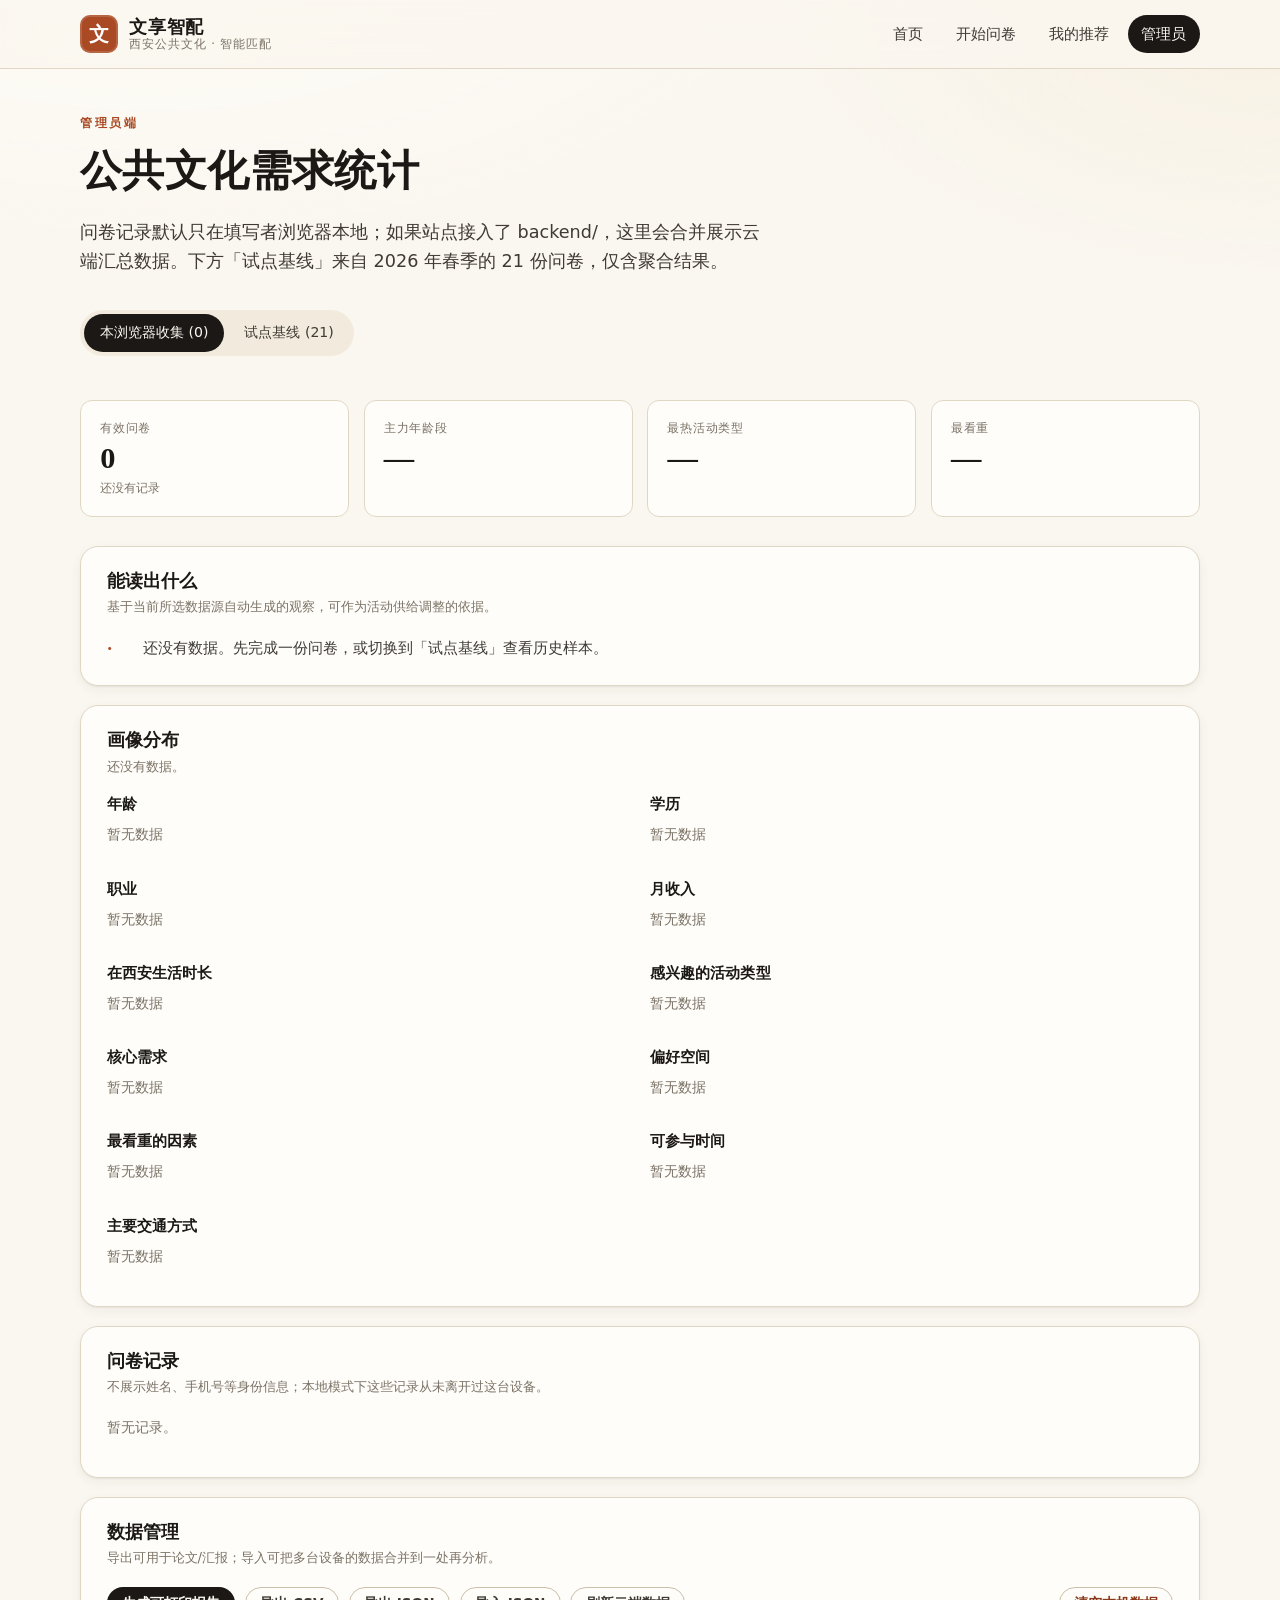
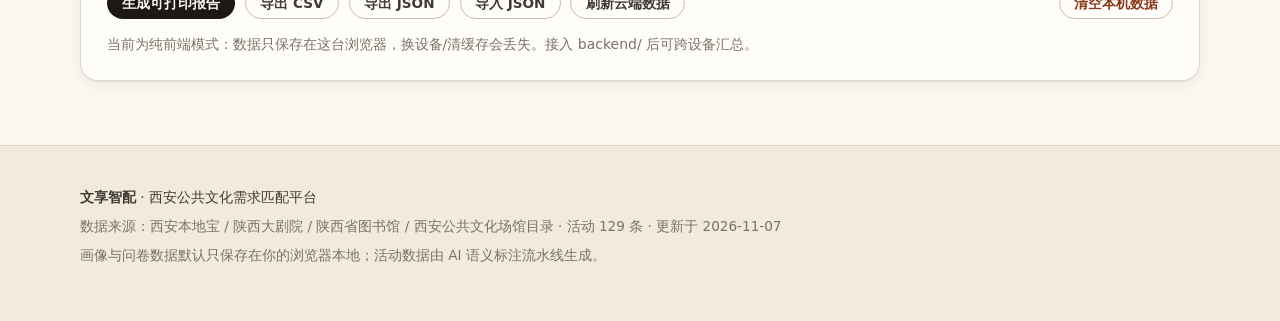
==== web/admin.html @ 98fc0328 "feat: static-first rewrite with Pages deploy, explainable recommender and optional API - 前端改为纯静态 SPA" ====
<!DOCTYPE html>
<html lang="zh-CN">
<head>
  <meta charset="UTF-8">
  <meta name="viewport" content="width=device-width, initial-scale=1.0">
  <title>管理员 · 需求统计报告 · 文享智配</title>
  <link rel="icon" href="assets/images/favicon.svg" type="image/svg+xml">
  <meta name="theme-color" content="#a94a24">
  <link rel="manifest" href="manifest.webmanifest">
  <link rel="stylesheet" href="assets/css/app.css">
</head>
<body>
  <header class="topbar" id="topbar"></header>

  <main class="wrap">
    <section class="admin-head">
      <p class="eyebrow">管理员端</p>
      <h1 style="font-size:clamp(1.8rem,4vw,2.6rem)">公共文化需求统计</h1>
      <p class="lead">问卷记录默认只在填写者浏览器本地；如果站点接入了 backend/，这里会合并展示云端汇总数据。下方「试点基线」来自 2026 年春季的 21 份问卷，仅含聚合结果。</p>
      <div class="tabs" role="tablist" aria-label="数据来源">
        <button role="tab" aria-selected="true" data-scope="live">本浏览器收集 <span id="live-count">(0)</span></button>
        <button role="tab" aria-selected="false" data-scope="pilot">试点基线 <span id="pilot-count">(—)</span></button>
      </div>
    </section>

    <section id="overview" aria-label="概览">
      <div class="stat-grid" id="stat-grid"></div>
      <div class="panel">
        <h3>能读出什么</h3>
        <p class="panel-sub">基于当前所选数据源自动生成的观察，可作为活动供给调整的依据。</p>
        <ul class="insight-list" id="insights"></ul>
      </div>
    </section>

    <section class="panel" aria-label="分布">
      <h3>画像分布</h3>
      <p class="panel-sub" id="chart-sub">样本量越少，结论越不稳定；低于 10 份时请仅作参考。</p>
      <div class="chart-grid" id="charts"></div>
    </section>

    <section class="panel" aria-label="明细">
      <h3>问卷记录</h3>
      <p class="panel-sub">不展示姓名、手机号等身份信息；本地模式下这些记录从未离开过这台设备。</p>
      <div id="records"></div>
    </section>

    <section class="panel">
      <h3>数据管理</h3>
      <p class="panel-sub">导出可用于论文/汇报；导入可把多台设备的数据合并到一处再分析。</p>
      <div class="admin-actions">
        <button class="btn btn-ink btn-sm" id="btn-print">生成可打印报告</button>
        <button class="btn btn-ghost btn-sm" id="btn-csv">导出 CSV</button>
        <button class="btn btn-ghost btn-sm" id="btn-json">导出 JSON</button>
        <button class="btn btn-ghost btn-sm" id="btn-import">导入 JSON</button>
        <input type="file" id="file-input" accept="application/json" hidden>
        <button class="btn btn-ghost btn-sm" id="btn-refresh">刷新云端数据</button>
        <button class="btn btn-ghost btn-sm" id="btn-clear" style="margin-left:auto;color:var(--clay-dark)">清空本机数据</button>
      </div>
      <p class="small muted" id="mode-note" style="margin:.9rem 0 0"></p>
    </section>
  </main>

  <footer class="site-footer" id="footer"></footer>

  <script type="module" src="assets/js/pages/admin.js"></script>
</body>
</html>
---- web/assets/css/app.css ----
/* =========================================================================
   文享智配 · 设计系统
   纸张感底色 + 碑林墨色 + 陶土色强调，衬线标题，纯本地字体，无外部依赖。
   ========================================================================= */

:root {
  --ink: #1b1815;
  --ink-2: #3f3a34;
  --muted: #7a7266;
  --paper: #faf7f0;
  --paper-2: #f2ebdd;
  --paper-3: #e9e0cf;
  --line: #e0d6c4;
  --line-strong: #cbbfa9;
  --clay: #a94a24;
  --clay-dark: #8a3a1a;
  --clay-soft: #f6e5da;
  --jade: #35604d;
  --jade-soft: #e3ede7;
  --gold: #a98428;
  --warn: #8a5a12;
  --warn-soft: #fbf1dc;
  --white: #fffdf9;
  --shadow-sm: 0 1px 2px rgba(40, 30, 20, 0.06), 0 4px 12px rgba(40, 30, 20, 0.05);
  --shadow-md: 0 4px 12px rgba(40, 30, 20, 0.07), 0 18px 40px rgba(40, 30, 20, 0.08);
  --radius: 18px;
  --radius-sm: 12px;
  --radius-pill: 999px;
  --ring-track: #e8ddcb;
  --ring-fill: var(--clay);
  --serif: "Noto Serif SC", "Source Han Serif SC", "Songti SC", "STSong", "SimSun", Georgia, serif;
  --sans: system-ui, -apple-system, "PingFang SC", "Hiragino Sans GB", "Microsoft YaHei", "Segoe UI", sans-serif;
  --mono: "SF Mono", ui-monospace, "Cascadia Mono", Consolas, monospace;
  --maxw: 1120px;
}

* { box-sizing: border-box; }

[hidden] { display: none !important; }

html { scroll-behavior: smooth; }

body {
  margin: 0;
  background: var(--paper);
  color: var(--ink);
  font-family: var(--sans);
  font-size: 16px;
  line-height: 1.65;
  -webkit-font-smoothing: antialiased;
  text-rendering: optimizeLegibility;
}

body::before {
  content: "";
  position: fixed;
  inset: 0;
  pointer-events: none;
  z-index: -1;
  background:
    radial-gradient(1200px 600px at 12% -10%, #fffdf8 0%, transparent 60%),
    radial-gradient(900px 500px at 100% 0%, #f7f0e2 0%, transparent 55%);
}

h1, h2, h3, h4 {
  font-family: var(--serif);
  font-weight: 700;
  line-height: 1.25;
  color: var(--ink);
  margin: 0 0 0.5em;
  letter-spacing: 0.01em;
}

p { margin: 0 0 1em; }
a { color: var(--clay-dark); text-decoration: none; }
a:hover { text-decoration: underline; }
img { max-width: 100%; display: block; }
button { font: inherit; }
:focus-visible { outline: 2px solid var(--clay); outline-offset: 3px; border-radius: 4px; }

.muted { color: var(--muted); }
.small { font-size: 0.875rem; }
.mono { font-family: var(--mono); }
.sr-only {
  position: absolute; width: 1px; height: 1px; padding: 0; margin: -1px;
  overflow: hidden; clip: rect(0 0 0 0); white-space: nowrap; border: 0;
}

.wrap { width: min(100% - 2.5rem, var(--maxw)); margin-inline: auto; }
.section { padding: 4.5rem 0; }
.section-tight { padding: 2.5rem 0; }
.section-head { display: flex; align-items: baseline; justify-content: space-between; gap: 1rem; margin-bottom: 1.75rem; flex-wrap: wrap; }
.section-head h2 { font-size: clamp(1.5rem, 3vw, 2.1rem); margin: 0; }
.eyebrow {
  font-family: var(--sans); font-size: 0.75rem; letter-spacing: 0.22em;
  text-transform: uppercase; color: var(--clay); font-weight: 700; margin-bottom: 0.75rem;
}
.lead { font-size: 1.1rem; color: var(--ink-2); max-width: 62ch; }

/* ------------------------------------------------------------------ 顶栏 */
.topbar { position: sticky; top: 0; z-index: 50; background: rgba(250, 247, 240, 0.82); backdrop-filter: blur(14px); border-bottom: 1px solid var(--line); }
.topbar-inner { width: min(100% - 2.5rem, var(--maxw)); margin-inline: auto; display: flex; align-items: center; justify-content: space-between; gap: 1.5rem; height: 68px; }
.brand { display: inline-flex; align-items: center; gap: 0.7rem; color: var(--ink); }
.brand:hover { text-decoration: none; }
.brand-mark {
  width: 38px; height: 38px; display: grid; place-items: center;
  background: var(--clay); color: #fff; border-radius: 10px;
  font-family: var(--serif); font-size: 1.25rem; font-weight: 700;
  box-shadow: inset 0 0 0 2px rgba(255,255,255,0.15);
}
.brand-text { display: flex; flex-direction: column; line-height: 1.15; }
.brand-text strong { font-family: var(--serif); font-size: 1.15rem; letter-spacing: 0.04em; }
.brand-text small { color: var(--muted); font-size: 0.72rem; letter-spacing: 0.08em; }
.topnav { display: flex; gap: 0.35rem; flex-wrap: wrap; }
.topnav a {
  color: var(--ink-2); padding: 0.45rem 0.85rem; border-radius: var(--radius-pill);
  font-size: 0.92rem; transition: background 0.18s ease, color 0.18s ease;
}
.topnav a:hover { background: var(--paper-2); text-decoration: none; }
.topnav a.is-active { background: var(--ink); color: var(--paper); }

/* ---------------------------------------------------------------- 按钮 */
.btn {
  display: inline-flex; align-items: center; justify-content: center; gap: 0.45rem;
  padding: 0.68rem 1.3rem; border-radius: var(--radius-pill);
  border: 1px solid transparent; cursor: pointer; font-size: 0.95rem;
  font-weight: 600; line-height: 1.2; transition: transform 0.16s ease, background 0.18s ease, border-color 0.18s ease, box-shadow 0.18s ease;
  text-decoration: none;
}
.btn:hover { text-decoration: none; transform: translateY(-1px); }
.btn:active { transform: translateY(0); }
.btn-primary { background: var(--clay); color: #fff; box-shadow: 0 6px 18px rgba(169, 74, 36, 0.22); }
.btn-primary:hover { background: var(--clay-dark); }
.btn-ghost { background: transparent; border-color: var(--line-strong); color: var(--ink-2); }
.btn-ghost:hover { border-color: var(--ink-2); background: var(--white); }
.btn-ink { background: var(--ink); color: var(--paper); }
.btn-ink:hover { background: #000; }
.btn-sm { padding: 0.42rem 0.9rem; font-size: 0.85rem; }
.btn[disabled] { opacity: 0.45; pointer-events: none; }

.chip {
  display: inline-flex; align-items: center; gap: 0.3rem;
  padding: 0.28rem 0.7rem; border-radius: var(--radius-pill);
  font-size: 0.8rem; line-height: 1.3; border: 1px solid transparent; white-space: nowrap;
}
.chip-soft { background: var(--clay-soft); color: var(--clay-dark); }
.chip-warn { background: var(--warn-soft); color: var(--warn); }
.chip-jade { background: var(--jade-soft); color: var(--jade); }
.chip-line { border-color: var(--line-strong); color: var(--ink-2); background: var(--white); }
.chip-row { display: flex; flex-wrap: wrap; gap: 0.45rem; }

/* ---------------------------------------------------------------- 首页 */
.hero { position: relative; min-height: min(78vh, 720px); display: grid; align-items: center; overflow: hidden; }
.hero-bg { position: absolute; inset: 0; background: url("../images/xian_city_wall.jpg") center 30% / cover no-repeat; filter: saturate(0.85); }
.hero-bg::after {
  content: ""; position: absolute; inset: 0;
  background: linear-gradient(100deg, rgba(250, 247, 240, 0.97) 0%, rgba(250, 247, 240, 0.86) 42%, rgba(250, 247, 240, 0.25) 78%, rgba(250, 247, 240, 0.05) 100%);
}
.hero-inner { position: relative; z-index: 1; padding: 5.5rem 0 4rem; max-width: 640px; }
.hero h1 { font-size: clamp(2.8rem, 7vw, 4.6rem); letter-spacing: 0.06em; margin-bottom: 0.35rem; }
.hero h1 .accent { color: var(--clay); }
.hero-kicker { display: inline-flex; align-items: center; gap: 0.6rem; font-size: 0.82rem; letter-spacing: 0.24em; color: var(--clay); text-transform: uppercase; margin-bottom: 1.4rem; }
.hero-kicker::before { content: ""; width: 42px; height: 1px; background: var(--clay); display: inline-block; }
.hero-sub { font-size: 1.18rem; color: var(--ink-2); max-width: 36ch; margin-bottom: 2.2rem; }
.hero-actions { display: flex; gap: 0.8rem; flex-wrap: wrap; }
.hero-stats { display: flex; gap: 2.2rem; margin-top: 3rem; flex-wrap: wrap; }
.hero-stats div { display: flex; flex-direction: column; }
.hero-stats strong { font-family: var(--serif); font-size: 1.6rem; color: var(--ink); }
.hero-stats span { font-size: 0.8rem; color: var(--muted); letter-spacing: 0.08em; }

.feature-grid { display: grid; grid-template-columns: repeat(3, 1fr); gap: 1.2rem; }
.feature {
  background: var(--white); border: 1px solid var(--line); border-radius: var(--radius);
  padding: 1.9rem 1.7rem; box-shadow: var(--shadow-sm); position: relative; overflow: hidden;
}
.feature::before { content: attr(data-step); position: absolute; top: 0.4rem; right: 1rem; font-family: var(--serif); font-size: 3.4rem; color: var(--paper-3); font-weight: 700; line-height: 1; }
.feature h3 { font-size: 1.15rem; margin-bottom: 0.5rem; }
.feature p { color: var(--muted); font-size: 0.94rem; margin: 0; }

.flow { display: grid; grid-template-columns: repeat(4, 1fr); gap: 1rem; counter-reset: step; }
.flow-step { padding: 1.4rem 1.2rem; border-top: 2px solid var(--line-strong); }
.flow-step h4 { font-family: var(--sans); font-size: 0.95rem; margin-bottom: 0.35rem; }
.flow-step p { color: var(--muted); font-size: 0.87rem; margin: 0; }
.flow-step::before { counter-increment: step; content: "0" counter(step); display: block; font-family: var(--mono); color: var(--clay); font-size: 0.78rem; margin-bottom: 0.6rem; letter-spacing: 0.1em; }

/* ---------------------------------------------------------------- 问卷 */
.survey-shell { min-height: calc(100vh - 68px); display: grid; place-items: center; padding: 2.5rem 1.25rem 3.5rem; background: linear-gradient(180deg, #f7f2e8 0%, var(--paper) 60%); }
.survey-card { width: min(100%, 780px); background: var(--white); border: 1px solid var(--line); border-radius: 24px; box-shadow: var(--shadow-md); overflow: hidden; }
.survey-top { padding: 1.4rem 1.8rem 1.1rem; border-bottom: 1px solid var(--line); background: linear-gradient(180deg, #fffdf8, #fbf6ec); }
.survey-progress { display: flex; align-items: center; gap: 1rem; margin-top: 0.9rem; }
.progress-track { flex: 1; height: 6px; border-radius: 999px; background: var(--paper-3); overflow: hidden; }
.progress-fill { height: 100%; width: 0; background: linear-gradient(90deg, var(--clay), #c9723f); border-radius: 999px; transition: width 0.45s cubic-bezier(0.22, 1, 0.36, 1); }
.progress-text { font-family: var(--mono); font-size: 0.8rem; color: var(--muted); white-space: nowrap; }
.survey-body { padding: 1.8rem; display: flex; flex-direction: column; gap: 1.1rem; }
.bubble { max-width: 88%; padding: 0.9rem 1.15rem; border-radius: 16px; font-size: 1rem; animation: bubble-in 0.32s ease both; }
.bubble-bot { background: var(--paper-2); color: var(--ink); border-bottom-left-radius: 4px; align-self: flex-start; }
.bubble-user { background: var(--ink); color: var(--paper); border-bottom-right-radius: 4px; align-self: flex-end; }
.bubble + .bubble { margin-top: -0.2rem; }
.survey-question { font-family: var(--serif); font-size: clamp(1.35rem, 2.6vw, 1.7rem); margin: 0.2rem 0 0; }
.survey-why { color: var(--muted); font-size: 0.88rem; margin: 0; }
.options { display: grid; grid-template-columns: repeat(2, 1fr); gap: 0.7rem; }
.options.is-wide { grid-template-columns: repeat(3, 1fr); }
.option {
  text-align: left; background: var(--white); border: 1px solid var(--line);
  border-radius: 14px; padding: 0.85rem 1rem; cursor: pointer; transition: all 0.16s ease;
  display: flex; flex-direction: column; gap: 0.2rem; position: relative;
}
.option:hover { border-color: var(--clay); background: #fffaf5; transform: translateY(-1px); }
.option .opt-key { font-family: var(--mono); font-size: 0.72rem; color: var(--muted); letter-spacing: 0.1em; }
.option .opt-label { font-weight: 600; font-size: 0.98rem; color: var(--ink); }
.option .opt-hint { font-size: 0.78rem; color: var(--muted); line-height: 1.4; }
.option[aria-pressed="true"] { border-color: var(--clay); background: var(--clay-soft); box-shadow: 0 0 0 1px var(--clay) inset; }
.option[aria-pressed="true"] .opt-key { color: var(--clay-dark); }
.survey-actions { display: flex; align-items: center; justify-content: space-between; gap: 1rem; padding-top: 0.4rem; }
.survey-hint { font-size: 0.8rem; color: var(--muted); }
.kbd { font-family: var(--mono); font-size: 0.72rem; border: 1px solid var(--line-strong); border-bottom-width: 2px; border-radius: 5px; padding: 0.05rem 0.35rem; background: var(--white); color: var(--ink-2); }
.typing { display: inline-flex; gap: 4px; align-items: center; }
.typing i { width: 6px; height: 6px; border-radius: 50%; background: var(--muted); animation: blink 1.2s infinite ease-in-out; }
.typing i:nth-child(2) { animation-delay: 0.15s; }
.typing i:nth-child(3) { animation-delay: 0.3s; }

/* ---------------------------------------------------------------- 推荐 */
.page-head { padding: 3rem 0 1.5rem; }
.page-head h1 { font-size: clamp(2rem, 4.6vw, 3rem); }
.profile-bar { display: flex; flex-wrap: wrap; gap: 0.5rem; margin: 1.1rem 0 0; }
.profile-chip { background: var(--white); border: 1px solid var(--line); border-radius: var(--radius-pill); padding: 0.35rem 0.85rem; font-size: 0.82rem; color: var(--ink-2); }
.profile-chip b { color: var(--muted); font-weight: 500; margin-right: 0.3rem; }

.lookup { background: var(--white); border: 1px solid var(--line); border-radius: var(--radius); padding: 1.35rem 1.5rem; box-shadow: var(--shadow-sm); margin-bottom: 1.5rem; }
.lookup h2 { font-family: var(--sans); font-size: 1rem; letter-spacing: 0.02em; margin-bottom: 0.75rem; }
.lookup-row { display: flex; gap: 0.6rem; flex-wrap: wrap; }
.lookup input {
  flex: 1 1 320px; min-width: 0; padding: 0.75rem 1rem; border-radius: var(--radius-pill);
  border: 1px solid var(--line-strong); background: var(--paper); font: inherit; color: var(--ink);
}
.lookup input:focus { outline: none; border-color: var(--clay); background: var(--white); box-shadow: 0 0 0 3px rgba(169, 74, 36, 0.12); }
.example-chips { display: flex; flex-wrap: wrap; gap: 0.4rem; margin-top: 0.8rem; }
.example-chip { background: var(--paper-2); border: none; color: var(--ink-2); border-radius: var(--radius-pill); padding: 0.3rem 0.75rem; font-size: 0.8rem; cursor: pointer; }
.example-chip:hover { background: var(--paper-3); }

.toolbar { display: flex; align-items: center; justify-content: space-between; gap: 1rem; flex-wrap: wrap; margin-bottom: 1.2rem; }
.toolbar .meta { font-size: 0.85rem; color: var(--muted); }
.toolbar-actions { display: flex; gap: 0.5rem; flex-wrap: wrap; }

.rec-list { display: flex; flex-direction: column; gap: 1rem; }
.rec-card {
  display: grid; grid-template-columns: 96px 1fr; gap: 1.4rem;
  background: var(--white); border: 1px solid var(--line); border-radius: var(--radius);
  padding: 1.5rem 1.6rem; box-shadow: var(--shadow-sm);
  animation: card-in 0.5s cubic-bezier(0.22, 1, 0.36, 1) both; animation-delay: var(--delay, 0ms);
  transition: box-shadow 0.2s ease, transform 0.2s ease, border-color 0.2s ease;
}
.rec-card:hover { box-shadow: var(--shadow-md); transform: translateY(-2px); border-color: var(--line-strong); }
.rec-score { display: flex; flex-direction: column; align-items: center; gap: 0.4rem; }
.rec-body { display: flex; flex-direction: column; min-width: 0; }
.ring { display: block; }
.ring-text { font-family: var(--serif); font-size: 1.15rem; font-weight: 700; fill: var(--ink); }
.rec-score-label { font-size: 0.72rem; color: var(--clay); letter-spacing: 0.06em; text-align: center; }
.rec-head h3 { font-size: 1.32rem; margin: 0 0 0.3rem; }
.rec-meta { display: flex; flex-wrap: wrap; gap: 0.5rem; margin: 0; font-size: 0.82rem; color: var(--muted); }
.rec-meta span { position: relative; }
.rec-meta span + span::before { content: "·"; margin-right: 0.5rem; color: var(--line-strong); }
.price-tag { color: var(--ink-2); font-weight: 600; }
.price-tag.is-free { color: var(--jade); }
.rec-summary { margin: 0.75rem 0 0.85rem; color: var(--ink-2); font-size: 0.97rem; }
.rec-ai {
  margin: 0 0 0.85rem; padding: 0.7rem 0.9rem; border-radius: 10px;
  background: var(--jade-soft); color: #24483a; font-size: 0.9rem; line-height: 1.6;
}
.ai-badge {
  display: inline-block; margin-right: 0.45rem; padding: 0.05rem 0.4rem;
  border-radius: 4px; background: var(--jade); color: #fff;
  font-size: 0.68rem; letter-spacing: 0.06em; vertical-align: 0.1em;
}
.rec-detail { margin: 0.9rem 0 0; border-top: 1px dashed var(--line); padding-top: 0.7rem; }
.rec-detail summary { cursor: pointer; font-size: 0.85rem; color: var(--clay-dark); font-weight: 600; list-style: none; display: inline-flex; align-items: center; gap: 0.35rem; }
.rec-detail summary::-webkit-details-marker { display: none; }
.rec-detail summary::after { content: "＋"; font-size: 0.8rem; }
.rec-detail[open] summary::after { content: "－"; }
.dim-list { display: grid; gap: 0.4rem; margin: 0.8rem 0; }
.dim-row { display: grid; grid-template-columns: 5rem 1fr 2rem; align-items: center; gap: 0.6rem; font-size: 0.8rem; color: var(--muted); }
.dim-row b { font-family: var(--mono); font-weight: 500; color: var(--ink-2); text-align: right; }
.dim-track { height: 5px; background: var(--paper-3); border-radius: 999px; overflow: hidden; }
.dim-track i { display: block; height: 100%; background: linear-gradient(90deg, var(--clay), #d08a5c); border-radius: 999px; }
.rec-facts { display: grid; grid-template-columns: 3rem 1fr; gap: 0.35rem 0.8rem; margin: 0.6rem 0 0; font-size: 0.85rem; }
.rec-facts dt { color: var(--muted); }
.rec-facts dd { margin: 0; color: var(--ink-2); }
.rec-foot { display: flex; align-items: center; justify-content: space-between; gap: 1rem; margin-top: 1rem; flex-wrap: wrap; }
.rec-actions { display: flex; gap: 0.4rem; }
.btn-like, .btn-dislike { background: var(--paper-2); border: 1px solid transparent; color: var(--ink-2); font-size: 0.82rem; padding: 0.4rem 0.85rem; }
.btn-like:hover { background: var(--jade-soft); color: var(--jade); }
.btn-dislike:hover { background: var(--warn-soft); color: var(--warn); }
.btn-like[aria-pressed="true"] { background: var(--jade); color: #fff; }
.btn-dislike[aria-pressed="true"] { background: var(--warn); color: #fff; }

.empty-state { text-align: center; padding: 3rem 1.5rem; background: var(--white); border: 1px dashed var(--line-strong); border-radius: var(--radius); }

/* 没有画像时，隐藏需要画像才有意义的控件 */
body.no-profile .lookup,
body.no-profile .toolbar-actions { display: none; }
.empty-state h3 { margin-bottom: 0.5rem; }
.empty-state p { color: var(--muted); margin-bottom: 1.2rem; }
.loading { padding: 3rem; text-align: center; color: var(--muted); }

/* ---------------------------------------------------------------- 管理端 */
.admin-head { padding: 2.8rem 0 1rem; }
.tabs { display: inline-flex; gap: 0.25rem; background: var(--paper-2); border-radius: var(--radius-pill); padding: 0.25rem; margin: 1rem 0 1.75rem; }
.tabs button { border: none; background: transparent; padding: 0.45rem 1rem; border-radius: var(--radius-pill); cursor: pointer; font-size: 0.88rem; color: var(--ink-2); }
.tabs button[aria-selected="true"] { background: var(--ink); color: var(--paper); }
.stat-grid { display: grid; grid-template-columns: repeat(4, 1fr); gap: 0.9rem; margin-bottom: 1.8rem; }
.stat-card { background: var(--white); border: 1px solid var(--line); border-radius: var(--radius-sm); padding: 1.1rem 1.2rem; display: flex; flex-direction: column; gap: 0.15rem; }
.stat-label { font-size: 0.78rem; color: var(--muted); letter-spacing: 0.06em; }
.stat-value { font-family: var(--serif); font-size: 1.9rem; line-height: 1.15; }
.stat-hint { font-size: 0.75rem; color: var(--muted); }
.panel { background: var(--white); border: 1px solid var(--line); border-radius: var(--radius); padding: 1.5rem 1.6rem; box-shadow: var(--shadow-sm); margin-bottom: 1.2rem; }
.panel h3 { font-size: 1.1rem; margin-bottom: 0.2rem; }
.panel-sub { color: var(--muted); font-size: 0.84rem; margin-bottom: 1.1rem; }
.chart-grid { display: grid; grid-template-columns: repeat(2, minmax(0, 1fr)); gap: 1.2rem; }
.bar-row { display: grid; grid-template-columns: 6.5rem 1fr 3.4rem; align-items: center; gap: 0.7rem; margin: 0.42rem 0; font-size: 0.86rem; }
.bar-row span { color: var(--ink-2); overflow: hidden; text-overflow: ellipsis; white-space: nowrap; }
.bar-track { height: 8px; background: var(--paper-2); border-radius: 999px; overflow: hidden; }
.bar-fill { height: 100%; border-radius: 999px; background: linear-gradient(90deg, var(--clay), #cf8558); }
.bar-fill.is-jade { background: linear-gradient(90deg, var(--jade), #6b9b83); }
.bar-row b { font-family: var(--mono); font-size: 0.78rem; font-weight: 500; color: var(--muted); text-align: right; }
.insight-list { list-style: none; padding: 0; margin: 0; display: grid; gap: 0.7rem; }
.insight-list li { display: grid; grid-template-columns: 1.6rem 1fr; gap: 0.7rem; align-items: start; font-size: 0.92rem; color: var(--ink-2); }
.insight-list li::before { content: "·"; font-family: var(--serif); font-size: 1.6rem; line-height: 1; color: var(--clay); }
.table { width: 100%; border-collapse: collapse; font-size: 0.86rem; }
.table th, .table td { text-align: left; padding: 0.55rem 0.6rem; border-bottom: 1px solid var(--line); }
.table th { color: var(--muted); font-weight: 600; font-size: 0.78rem; letter-spacing: 0.05em; }
.table tbody tr:hover { background: var(--paper); }
.admin-actions { display: flex; gap: 0.6rem; flex-wrap: wrap; align-items: center; }
.note { background: var(--paper-2); border-left: 3px solid var(--clay); padding: 0.85rem 1rem; border-radius: 0 10px 10px 0; font-size: 0.86rem; color: var(--ink-2); }

/* ---------------------------------------------------------------- 页脚 */
.site-footer { border-top: 1px solid var(--line); margin-top: 4rem; padding: 2.5rem 0 3rem; background: var(--paper-2); }
.footer-inner { width: min(100% - 2.5rem, var(--maxw)); margin-inline: auto; font-size: 0.85rem; color: var(--ink-2); }
.footer-inner p { margin: 0 0 0.4rem; }
.footer-inner .muted { color: var(--muted); }

/* ---------------------------------------------------------------- 提示 */
#toast-host { position: fixed; left: 50%; bottom: 2rem; transform: translateX(-50%); z-index: 100; display: flex; flex-direction: column; gap: 0.5rem; align-items: center; }
.toast {
  background: var(--ink); color: var(--paper); padding: 0.65rem 1.15rem; border-radius: var(--radius-pill);
  font-size: 0.88rem; box-shadow: var(--shadow-md); opacity: 0; transform: translateY(8px);
  transition: opacity 0.25s ease, transform 0.25s ease; pointer-events: none;
}
.toast.is-visible { opacity: 1; transform: translateY(0); }
.toast-error { background: #7a2418; }
.toast-success { background: var(--jade); }

/* ---------------------------------------------------------------- 动效 */
@keyframes bubble-in { from { opacity: 0; transform: translateY(6px); } to { opacity: 1; transform: none; } }
@keyframes card-in { from { opacity: 0; transform: translateY(10px); } to { opacity: 1; transform: none; } }
@keyframes blink { 0%, 80%, 100% { opacity: 0.25; } 40% { opacity: 1; } }

@media (prefers-reduced-motion: reduce) {
  *, *::before, *::after { animation-duration: 0.01ms !important; transition-duration: 0.01ms !important; }
  html { scroll-behavior: auto; }
}

/* ---------------------------------------------------------------- 响应式 */
@media (max-width: 960px) {
  .feature-grid { grid-template-columns: 1fr; }
  .flow { grid-template-columns: repeat(2, 1fr); }
  .stat-grid { grid-template-columns: repeat(2, 1fr); }
  .chart-grid { grid-template-columns: 1fr; }
  .topnav a { padding: 0.4rem 0.6rem; font-size: 0.86rem; }
  .brand-text small { display: none; }
}

@media (max-width: 720px) {
  .wrap { width: calc(100% - 2rem); }
  .hero { min-height: auto; }
  .hero-inner { padding: 3.5rem 0 2.5rem; }
  .hero-sub { font-size: 1rem; }
  .hero-stats { gap: 1.2rem; margin-top: 2rem; }
  .section { padding: 3rem 0; }
  .rec-card { grid-template-columns: 1fr; padding: 1.25rem; gap: 0.9rem; }
  .rec-score { flex-direction: row; align-items: center; gap: 0.8rem; }
  .rec-score .ring { width: 58px; height: 58px; }
  .options { grid-template-columns: 1fr; }
  .options.is-wide { grid-template-columns: 1fr; }
  .survey-body { padding: 1.2rem; }
  .survey-top { padding: 1.1rem 1.2rem 0.9rem; }
  .topbar-inner { height: auto; padding: 0.7rem 0; flex-direction: column; align-items: flex-start; gap: 0.6rem; }
  .topnav { width: 100%; overflow-x: auto; padding-bottom: 0.2rem; }
  .bar-row { grid-template-columns: 5rem 1fr 3rem; }
  .rec-foot { flex-direction: column; align-items: stretch; }
  .rec-actions { justify-content: space-between; }
  .lookup { padding: 1.1rem; }
}

/* ---------------------------------------------------------------- 打印 */
@media print {
  body { background: #fff; }
  .topbar, .site-footer, .admin-actions, .tabs, .lookup, #toast-host, .rec-actions, .btn { display: none !important; }
  .panel, .stat-card, .rec-card { box-shadow: none; border-color: #ccc; break-inside: avoid; }
  .wrap { width: 100%; }
  a { color: inherit; text-decoration: none; }
}
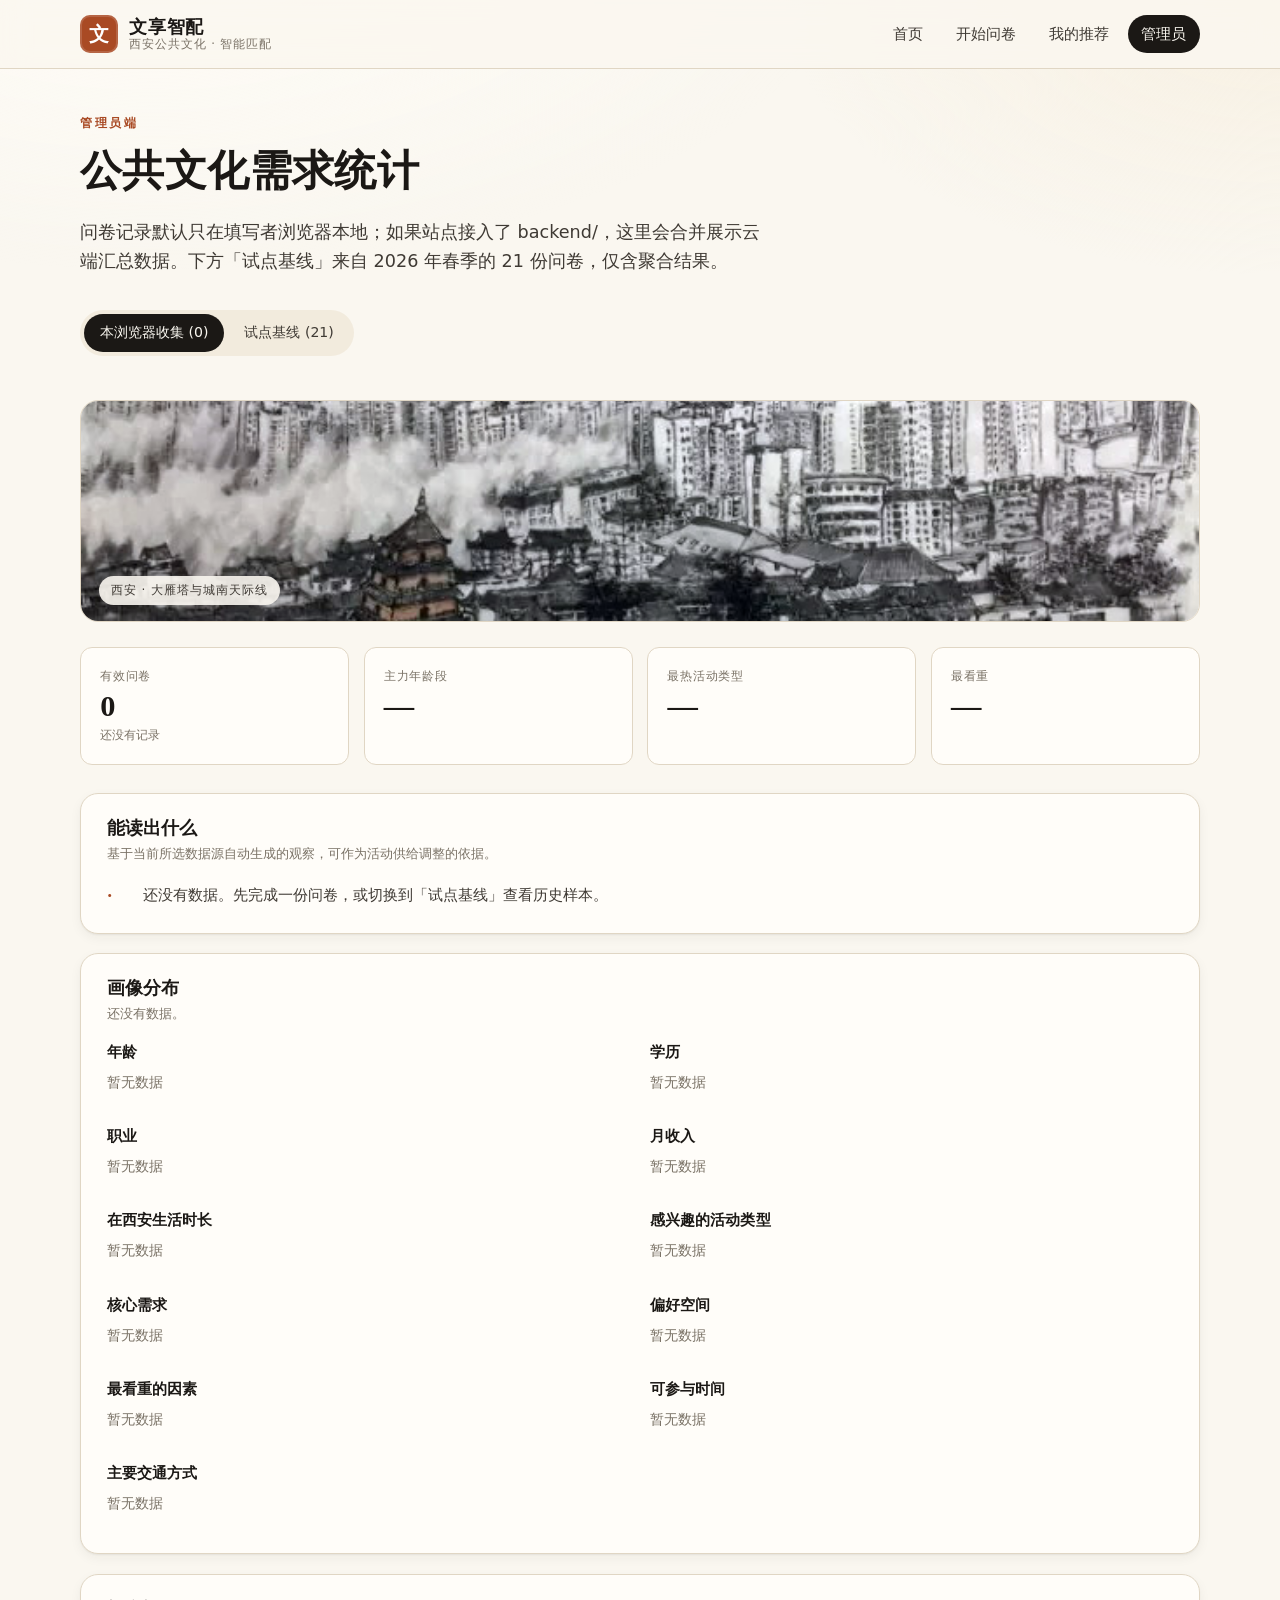
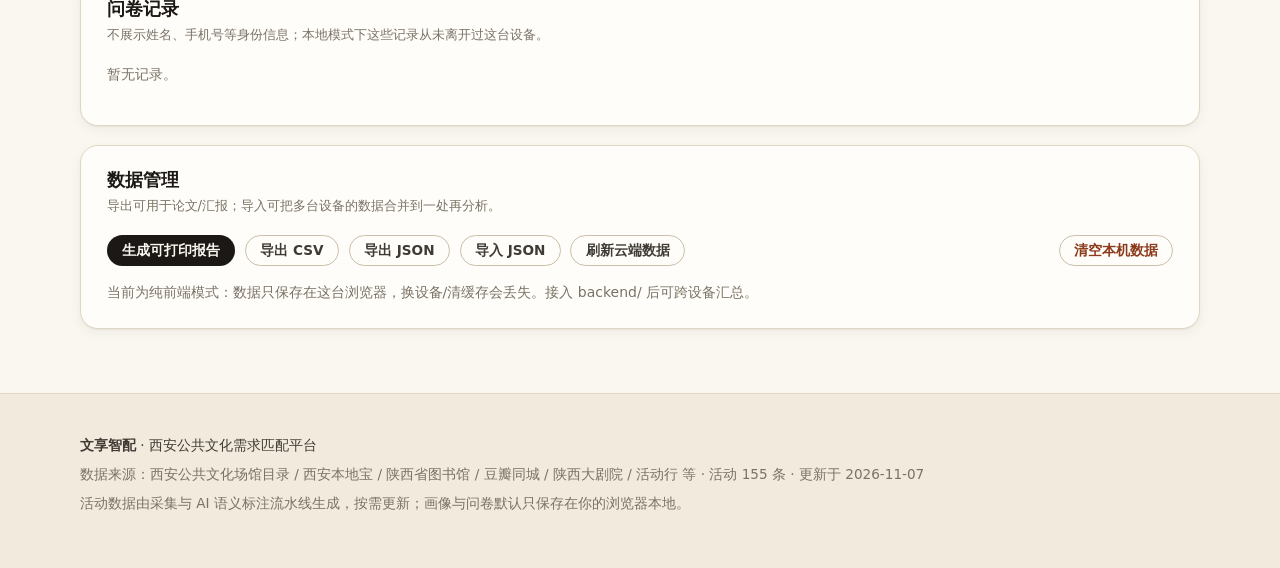
==== commit e96b06cf: "feat: 问卷/推荐/管理端用上三张配图，并落定首页手工改动 - 问卷页右侧圆形《云壑秀岭》，管理端顶部《大雁塔与城南天际线》，推荐页页头《窗里窗外》 - 三张图都做 multiply + 暖色滤镜" ====
--- a/web/admin.html
+++ b/web/admin.html
@@ -22,6 +22,11 @@
         <button role="tab" aria-selected="false" data-scope="pilot">试点基线 <span id="pilot-count">(—)</span></button>
       </div>
     </section>
+
+    <figure class="admin-banner">
+      <img src="assets/images/report.jpg" alt="西安城景水墨：大雁塔与城南高楼">
+      <figcaption>西安 · 大雁塔与城南天际线</figcaption>
+    </figure>
 
     <section id="overview" aria-label="概览">
       <div class="stat-grid" id="stat-grid"></div>
--- a/web/assets/css/app.css
+++ b/web/assets/css/app.css
@@ -28,7 +28,7 @@
   --radius-pill: 999px;
   --ring-track: #e8ddcb;
   --ring-fill: var(--clay);
-  --serif: "Noto Serif SC", "Source Han Serif SC", "Songti SC", "STSong", "SimSun", Georgia, serif;
+  --serif: "方正公文小标宋", "FZ Gongwen Xiaobiaosong", "方正小标宋简体", "FZXiaoBiaoSong-B05S", "华文中宋", "STZhongsong", "Source Han Serif SC", "Noto Serif SC", "Songti SC", "STSong", "SimSun", Georgia, serif;
   --sans: system-ui, -apple-system, "PingFang SC", "Hiragino Sans GB", "Microsoft YaHei", "Segoe UI", sans-serif;
   --mono: "SF Mono", ui-monospace, "Cascadia Mono", Consolas, monospace;
   --maxw: 1120px;
@@ -159,6 +159,21 @@
 .hero-inner { position: relative; z-index: 1; padding: 5.5rem 0 4rem; max-width: 640px; }
 .hero h1 { font-size: clamp(2.8rem, 7vw, 4.6rem); letter-spacing: 0.06em; margin-bottom: 0.35rem; }
 .hero h1 .accent { color: var(--clay); }
+/* 书法字标：四个字的图片按 1em 高度并排，底部对齐，间距交给字形自身的留白 */
+.hero h1.wordmark {
+  display: flex; align-items: flex-end; gap: 0.11em;
+  line-height: 0; margin-bottom: 0.9rem;
+}
+.hero h1.wordmark img {
+  height: 1em; width: auto; display: block;
+  /* 单字微调：--s 缩放倍率，--x / --y 位移（em）。也可以打开 /index.html?tune=1 直接拖 */
+  transform: translate(var(--x, 0em), var(--y, 0em)) scale(var(--s, 1));
+  transform-origin: 50% 100%;
+}
+.hero h1.wordmark img:nth-of-type(1) { --s: 1.000; --x: 0.000em; --y: 0.000em; } /* 文 */
+.hero h1.wordmark img:nth-of-type(2) { --s: 1.350; --x: 0.015em; --y: 0.000em; } /* 享 */
+.hero h1.wordmark img:nth-of-type(3) { --s: 1.000; --x: 0.164em; --y: -0.030em; } /* 智 */
+.hero h1.wordmark img:nth-of-type(4) { --s: 1.162; --x: 0.387em; --y: -0.045em; } /* 配 */
 .hero-kicker { display: inline-flex; align-items: center; gap: 0.6rem; font-size: 0.82rem; letter-spacing: 0.24em; color: var(--clay); text-transform: uppercase; margin-bottom: 1.4rem; }
 .hero-kicker::before { content: ""; width: 42px; height: 1px; background: var(--clay); display: inline-block; }
 .hero-sub { font-size: 1.18rem; color: var(--ink-2); max-width: 36ch; margin-bottom: 2.2rem; }
@@ -168,6 +183,17 @@
 .hero-stats strong { font-family: var(--serif); font-size: 1.6rem; color: var(--ink); }
 .hero-stats span { font-size: 0.8rem; color: var(--muted); letter-spacing: 0.08em; }
 
+/* 首页手工微调：来自 ?edit=1 的拖动结果；不想要就把这一段整块删掉 */
+.hero-kicker { transform: translate(0.51em, -1.42em); }
+.hero-sub { transform: translate(-0.04em, 0.76em); }
+.hero-actions .btn-primary { transform: translate(-0.33em, 0.46em); }
+#cta-recommend { transform: translate(0.46em, 0.39em); }
+#dataset-note { transform: translateY(0.07em); }
+.flow-step:nth-of-type(1) p { transform: translate(-0.29em, 0.96em); }
+.flow-step:nth-of-type(2) p { transform: translate(-0.1em, 0.91em); }
+.flow-step:nth-of-type(3) p { transform: translateY(0.91em); }
+.flow-step:nth-of-type(4) p { transform: translate(-0.05em, 0.91em); }
+
 .feature-grid { display: grid; grid-template-columns: repeat(3, 1fr); gap: 1.2rem; }
 .feature {
   background: var(--white); border: 1px solid var(--line); border-radius: var(--radius);
@@ -184,7 +210,18 @@
 .flow-step::before { counter-increment: step; content: "0" counter(step); display: block; font-family: var(--mono); color: var(--clay); font-size: 0.78rem; margin-bottom: 0.6rem; letter-spacing: 0.1em; }
 
 /* ---------------------------------------------------------------- 问卷 */
-.survey-shell { min-height: calc(100vh - 68px); display: grid; place-items: center; padding: 2.5rem 1.25rem 3.5rem; background: linear-gradient(180deg, #f7f2e8 0%, var(--paper) 60%); }
+.survey-shell {
+  min-height: calc(100vh - 68px); display: grid; place-items: center;
+  grid-template-columns: minmax(0, 780px) 250px; gap: 0 2.5rem;
+  padding: 2.5rem 1.25rem 3.5rem; background: linear-gradient(180deg, #f7f2e8 0%, var(--paper) 60%);
+}
+.survey-art { margin: 0; display: flex; flex-direction: column; align-items: center; gap: 0.9rem; }
+.survey-art img {
+  width: 100%; aspect-ratio: 1; object-fit: cover; border-radius: 50%;
+  border: 1px solid var(--line); mix-blend-mode: multiply;
+  filter: saturate(0.82) contrast(1.03);
+}
+.survey-art figcaption { font-family: var(--serif); font-size: 0.78rem; letter-spacing: 0.16em; color: var(--muted); }
 .survey-card { width: min(100%, 780px); background: var(--white); border: 1px solid var(--line); border-radius: 24px; box-shadow: var(--shadow-md); overflow: hidden; }
 .survey-top { padding: 1.4rem 1.8rem 1.1rem; border-bottom: 1px solid var(--line); background: linear-gradient(180deg, #fffdf8, #fbf6ec); }
 .survey-progress { display: flex; align-items: center; gap: 1rem; margin-top: 0.9rem; }
@@ -222,6 +259,16 @@
 /* ---------------------------------------------------------------- 推荐 */
 .page-head { padding: 3rem 0 1.5rem; }
 .page-head h1 { font-size: clamp(2rem, 4.6vw, 3rem); }
+.page-head--art { display: grid; grid-template-columns: minmax(0, 1fr) 320px; gap: 2.4rem; align-items: center; }
+.page-head--art > div { min-width: 0; }
+.page-art { margin: 0; display: flex; flex-direction: column; gap: 0.55rem; }
+.page-art img {
+  width: 100%; height: 190px; object-fit: cover; object-position: center 45%;
+  border-radius: var(--radius); border: 1px solid var(--line);
+  mix-blend-mode: multiply; opacity: 0.95;
+  filter: sepia(0.5) saturate(0.55) brightness(1.2) contrast(0.9);
+}
+.page-art figcaption { font-family: var(--serif); font-size: 0.76rem; letter-spacing: 0.12em; color: var(--muted); text-align: right; }
 .profile-bar { display: flex; flex-wrap: wrap; gap: 0.5rem; margin: 1.1rem 0 0; }
 .profile-chip { background: var(--white); border: 1px solid var(--line); border-radius: var(--radius-pill); padding: 0.35rem 0.85rem; font-size: 0.82rem; color: var(--ink-2); }
 .profile-chip b { color: var(--muted); font-weight: 500; margin-right: 0.3rem; }
@@ -304,6 +351,13 @@
 
 /* ---------------------------------------------------------------- 管理端 */
 .admin-head { padding: 2.8rem 0 1rem; }
+.admin-banner { position: relative; margin: 0 0 1.6rem; border-radius: var(--radius); overflow: hidden; border: 1px solid var(--line); }
+.admin-banner img { display: block; width: 100%; height: 220px; object-fit: cover; object-position: center 42%; filter: saturate(0.82) contrast(1.02); }
+.admin-banner figcaption {
+  position: absolute; left: 1.1rem; bottom: 1rem; padding: 0.28rem 0.75rem;
+  border-radius: var(--radius-pill); background: rgba(250, 247, 240, 0.9);
+  font-size: 0.76rem; letter-spacing: 0.08em; color: var(--ink-2);
+}
 .tabs { display: inline-flex; gap: 0.25rem; background: var(--paper-2); border-radius: var(--radius-pill); padding: 0.25rem; margin: 1rem 0 1.75rem; }
 .tabs button { border: none; background: transparent; padding: 0.45rem 1rem; border-radius: var(--radius-pill); cursor: pointer; font-size: 0.88rem; color: var(--ink-2); }
 .tabs button[aria-selected="true"] { background: var(--ink); color: var(--paper); }
@@ -360,6 +414,13 @@
 }
 
 /* ---------------------------------------------------------------- 响应式 */
+@media (max-width: 1080px) {
+  .survey-shell { grid-template-columns: minmax(0, 780px); }
+  .survey-art { display: none; }
+  .page-head--art { grid-template-columns: 1fr; }
+  .page-art { display: none; }
+}
+
 @media (max-width: 960px) {
   .feature-grid { grid-template-columns: 1fr; }
   .flow { grid-template-columns: repeat(2, 1fr); }
@@ -389,12 +450,13 @@
   .rec-foot { flex-direction: column; align-items: stretch; }
   .rec-actions { justify-content: space-between; }
   .lookup { padding: 1.1rem; }
+  .admin-banner img { height: 150px; }
 }
 
 /* ---------------------------------------------------------------- 打印 */
 @media print {
   body { background: #fff; }
-  .topbar, .site-footer, .admin-actions, .tabs, .lookup, #toast-host, .rec-actions, .btn { display: none !important; }
+  .topbar, .site-footer, .admin-actions, .tabs, .lookup, #toast-host, .rec-actions, .btn, .admin-banner { display: none !important; }
   .panel, .stat-card, .rec-card { box-shadow: none; border-color: #ccc; break-inside: avoid; }
   .wrap { width: 100%; }
   a { color: inherit; text-decoration: none; }
